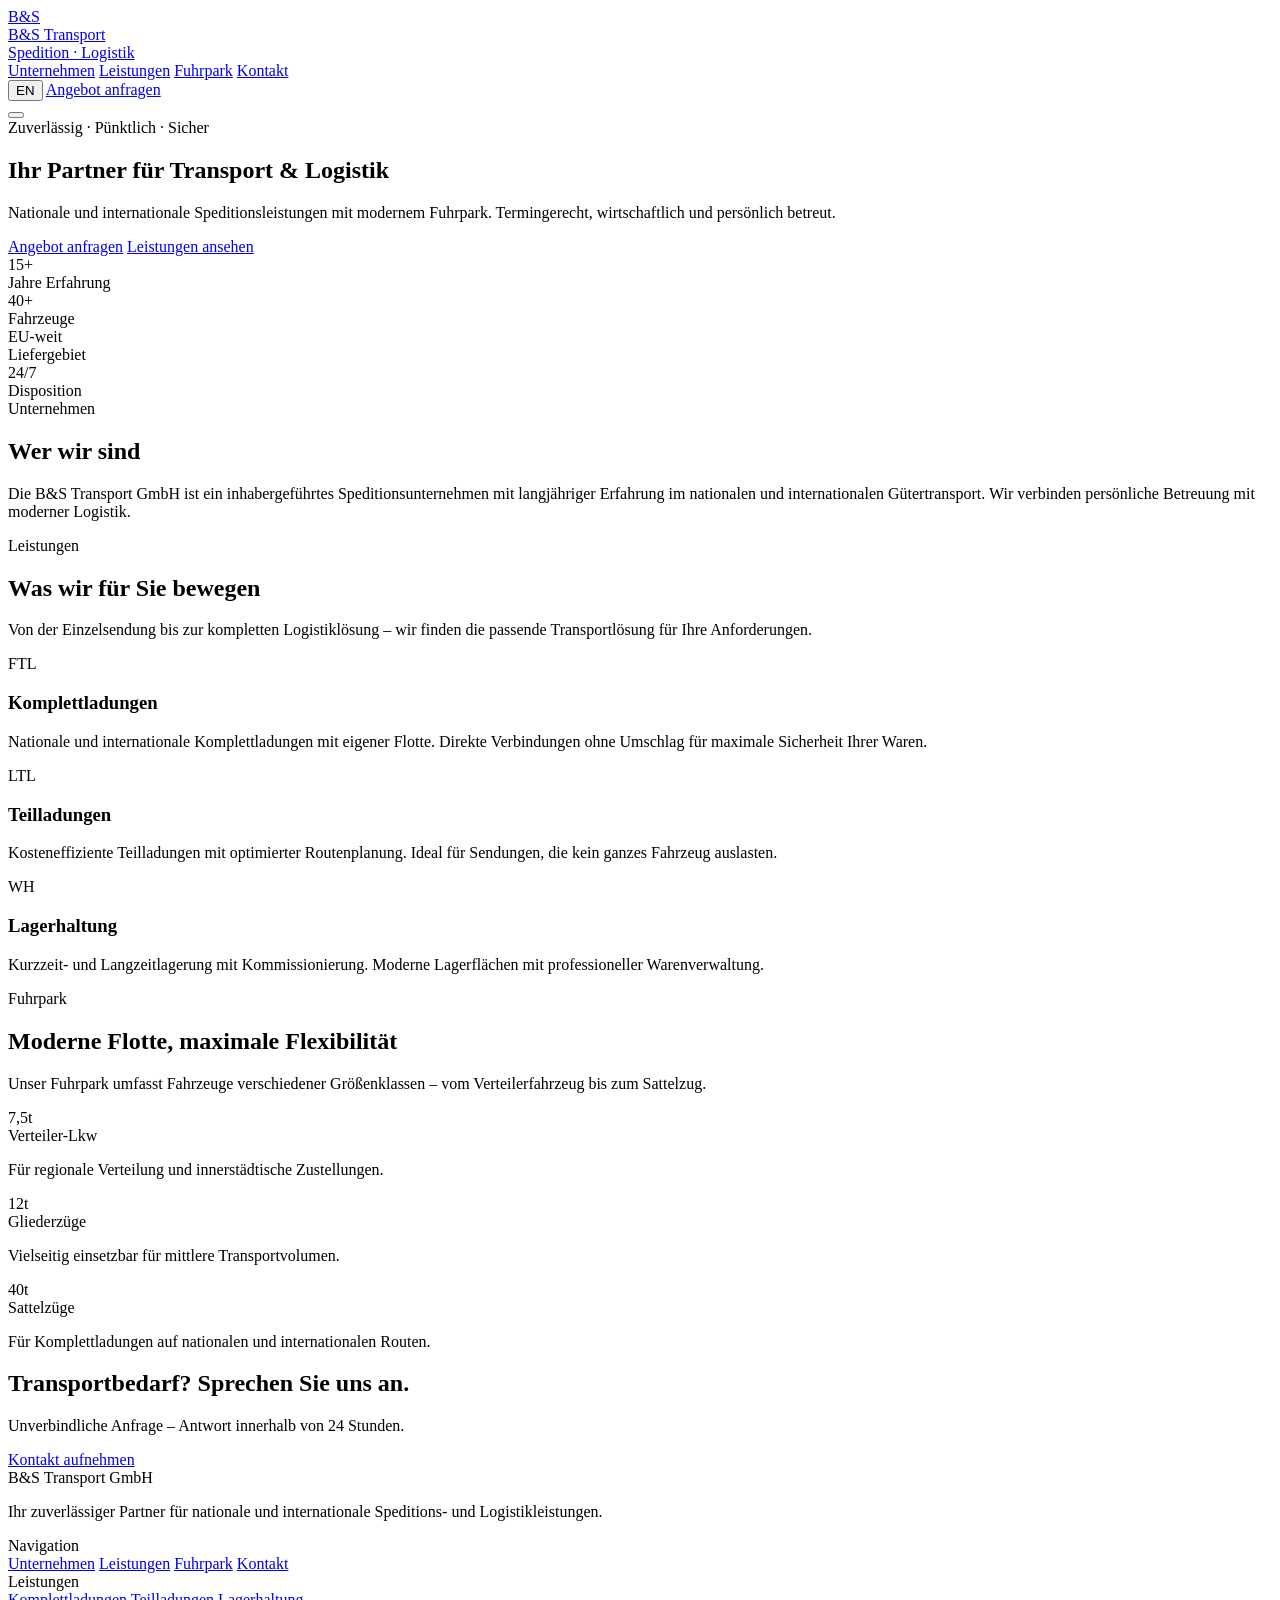
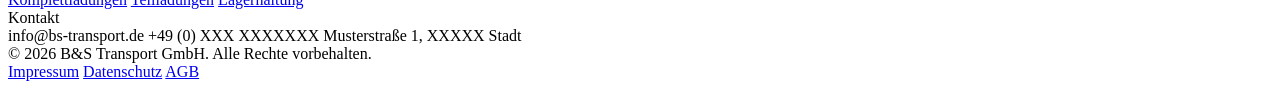
==== index.html @ 427fd913 "Create index.html" ====
<!DOCTYPE html>
<html lang="de">
<head>
  <meta charset="UTF-8">
  <meta name="viewport" content="width=device-width, initial-scale=1.0">
  <title>B&S Transport GmbH — Spedition & Logistik</title>
  <meta name="description" content="B&S Transport GmbH – Ihr zuverlässiger Partner für nationale und internationale Speditions- und Logistikleistungen. Moderne Flotte, pünktliche Lieferung.">
  <meta name="keywords" content="Spedition, Logistik, Transport, LKW, Komplettladungen, Teilladungen, Deutschland, international">
  <meta name="robots" content="index, follow">
  <link rel="canonical" href="https://www.bs-transport.de/">
  
  <!-- Open Graph -->
  <meta property="og:title" content="B&S Transport GmbH — Spedition & Logistik">
  <meta property="og:description" content="Zuverlässige Speditions- und Logistikleistungen mit modernem Fuhrpark. National und international.">
  <meta property="og:type" content="website">
  <meta property="og:locale" content="de_DE">
  <meta property="og:locale:alternate" content="en_GB">
  
  <!-- Favicon placeholder -->
  <link rel="icon" type="image/svg+xml" href="/img/favicon.svg">
  
  <link rel="stylesheet" href="/css/style.css">
</head>
<body>

  <!-- ========== HEADER ========== -->
  <header class="header">
    <div class="container header__inner">
      <a href="/" class="header__logo">
        <div class="header__logo-icon">B&S</div>
        <div class="header__logo-text">
          <div class="header__logo-name">B&S Transport</div>
          <div class="header__logo-tagline">Spedition · Logistik</div>
        </div>
      </a>

      <nav class="header__nav">
        <a href="#unternehmen" class="header__nav-link">Unternehmen</a>
        <a href="#leistungen" class="header__nav-link">Leistungen</a>
        <a href="#fuhrpark" class="header__nav-link">Fuhrpark</a>
        <a href="#kontakt" class="header__nav-link">Kontakt</a>
      </nav>

      <div class="header__actions">
        <button class="lang-switch" title="Switch to English">EN</button>
        <a href="#kontakt" class="btn btn--primary">Angebot anfragen</a>
      </div>

      <button class="menu-toggle" aria-label="Menü öffnen">
        <span></span><span></span><span></span>
      </button>
    </div>
  </header>

  <!-- ========== HERO ========== -->
  <section class="hero">
    <div class="hero__bg"></div>
    <div class="hero__decoration"></div>
    <div class="container">
      <div class="hero__content">
        <div class="hero__label">Zuverlässig · Pünktlich · Sicher</div>
        <h1 class="hero__title">Ihr Partner für Transport&nbsp;&amp;&nbsp;Logistik</h1>
        <p class="hero__text">Nationale und internationale Speditionsleistungen mit modernem Fuhrpark. Termingerecht, wirtschaftlich und persönlich betreut.</p>
        <div class="hero__buttons">
          <a href="#kontakt" class="btn btn--white">Angebot anfragen</a>
          <a href="#leistungen" class="btn btn--ghost">Leistungen ansehen</a>
        </div>
      </div>
    </div>
  </section>

  <!-- ========== TRUST BAR ========== -->
  <section class="trust-bar">
    <div class="container">
      <div class="trust-bar__grid">
        <div class="trust-bar__item">
          <div class="trust-bar__number">15+</div>
          <div class="trust-bar__label">Jahre Erfahrung</div>
        </div>
        <div class="trust-bar__item">
          <div class="trust-bar__number">40+</div>
          <div class="trust-bar__label">Fahrzeuge</div>
        </div>
        <div class="trust-bar__item">
          <div class="trust-bar__number">EU-weit</div>
          <div class="trust-bar__label">Liefergebiet</div>
        </div>
        <div class="trust-bar__item">
          <div class="trust-bar__number">24/7</div>
          <div class="trust-bar__label">Disposition</div>
        </div>
      </div>
    </div>
  </section>

  <!-- ========== UNTERNEHMEN ========== -->
  <section id="unternehmen" class="services" style="background: var(--color-off-white);">
    <div class="container">
      <div class="services__header">
        <div class="section-label">Unternehmen</div>
        <h2 class="section-title">Wer wir sind</h2>
        <p class="section-subtitle">Die B&S Transport GmbH ist ein inhabergeführtes Speditionsunternehmen mit langjähriger Erfahrung im nationalen und internationalen Gütertransport. Wir verbinden persönliche Betreuung mit moderner Logistik.</p>
      </div>
    </div>
  </section>

  <!-- ========== LEISTUNGEN ========== -->
  <section id="leistungen" class="services">
    <div class="container">
      <div class="services__header">
        <div class="section-label">Leistungen</div>
        <h2 class="section-title">Was wir für Sie bewegen</h2>
        <p class="section-subtitle">Von der Einzelsendung bis zur kompletten Logistiklösung – wir finden die passende Transportlösung für Ihre Anforderungen.</p>
      </div>
      <div class="services__grid">
        <div class="service-card">
          <div class="service-card__icon">FTL</div>
          <h3 class="service-card__title">Komplettladungen</h3>
          <p class="service-card__text">Nationale und internationale Komplettladungen mit eigener Flotte. Direkte Verbindungen ohne Umschlag für maximale Sicherheit Ihrer Waren.</p>
        </div>
        <div class="service-card">
          <div class="service-card__icon">LTL</div>
          <h3 class="service-card__title">Teilladungen</h3>
          <p class="service-card__text">Kosteneffiziente Teilladungen mit optimierter Routenplanung. Ideal für Sendungen, die kein ganzes Fahrzeug auslasten.</p>
        </div>
        <div class="service-card">
          <div class="service-card__icon">WH</div>
          <h3 class="service-card__title">Lagerhaltung</h3>
          <p class="service-card__text">Kurzzeit- und Langzeitlagerung mit Kommissionierung. Moderne Lagerflächen mit professioneller Warenverwaltung.</p>
        </div>
      </div>
    </div>
  </section>

  <!-- ========== FUHRPARK ========== -->
  <section id="fuhrpark" class="fleet">
    <div class="container">
      <div class="fleet__header">
        <div class="section-label">Fuhrpark</div>
        <h2 class="section-title">Moderne Flotte, maximale Flexibilität</h2>
        <p class="section-subtitle">Unser Fuhrpark umfasst Fahrzeuge verschiedener Größenklassen – vom Verteilerfahrzeug bis zum Sattelzug.</p>
      </div>
      <div class="fleet__grid">
        <div class="fleet-card">
          <div class="fleet-card__weight">7,5t</div>
          <div class="fleet-card__type">Verteiler-Lkw</div>
          <p class="fleet-card__desc">Für regionale Verteilung und innerstädtische Zustellungen.</p>
        </div>
        <div class="fleet-card">
          <div class="fleet-card__weight">12t</div>
          <div class="fleet-card__type">Gliederzüge</div>
          <p class="fleet-card__desc">Vielseitig einsetzbar für mittlere Transportvolumen.</p>
        </div>
        <div class="fleet-card">
          <div class="fleet-card__weight">40t</div>
          <div class="fleet-card__type">Sattelzüge</div>
          <p class="fleet-card__desc">Für Komplettladungen auf nationalen und internationalen Routen.</p>
        </div>
      </div>
    </div>
  </section>

  <!-- ========== CTA ========== -->
  <section id="kontakt" class="cta">
    <div class="container">
      <h2 class="cta__title">Transportbedarf? Sprechen Sie uns an.</h2>
      <p class="cta__text">Unverbindliche Anfrage – Antwort innerhalb von 24 Stunden.</p>
      <a href="mailto:info@bs-transport.de" class="btn btn--accent">Kontakt aufnehmen</a>
    </div>
  </section>

  <!-- ========== FOOTER ========== -->
  <footer class="footer">
    <div class="container">
      <div class="footer__grid">
        <div>
          <div class="footer__brand-name">B&S Transport GmbH</div>
          <p class="footer__brand-desc">Ihr zuverlässiger Partner für nationale und internationale Speditions- und Logistikleistungen.</p>
        </div>
        <div>
          <div class="footer__heading">Navigation</div>
          <a href="#unternehmen" class="footer__link">Unternehmen</a>
          <a href="#leistungen" class="footer__link">Leistungen</a>
          <a href="#fuhrpark" class="footer__link">Fuhrpark</a>
          <a href="#kontakt" class="footer__link">Kontakt</a>
        </div>
        <div>
          <div class="footer__heading">Leistungen</div>
          <a href="#leistungen" class="footer__link">Komplettladungen</a>
          <a href="#leistungen" class="footer__link">Teilladungen</a>
          <a href="#leistungen" class="footer__link">Lagerhaltung</a>
        </div>
        <div>
          <div class="footer__heading">Kontakt</div>
          <span class="footer__link">info@bs-transport.de</span>
          <span class="footer__link">+49 (0) XXX XXXXXXX</span>
          <span class="footer__link">Musterstraße 1, XXXXX Stadt</span>
        </div>
      </div>
      <div class="footer__bottom">
        <span>&copy; 2026 B&S Transport GmbH. Alle Rechte vorbehalten.</span>
        <div class="footer__legal">
          <a href="/impressum.html">Impressum</a>
          <a href="/datenschutz.html">Datenschutz</a>
          <a href="/agb.html">AGB</a>
        </div>
      </div>
    </div>
  </footer>

  <script src="/js/main.js"></script>
</body>
</html>
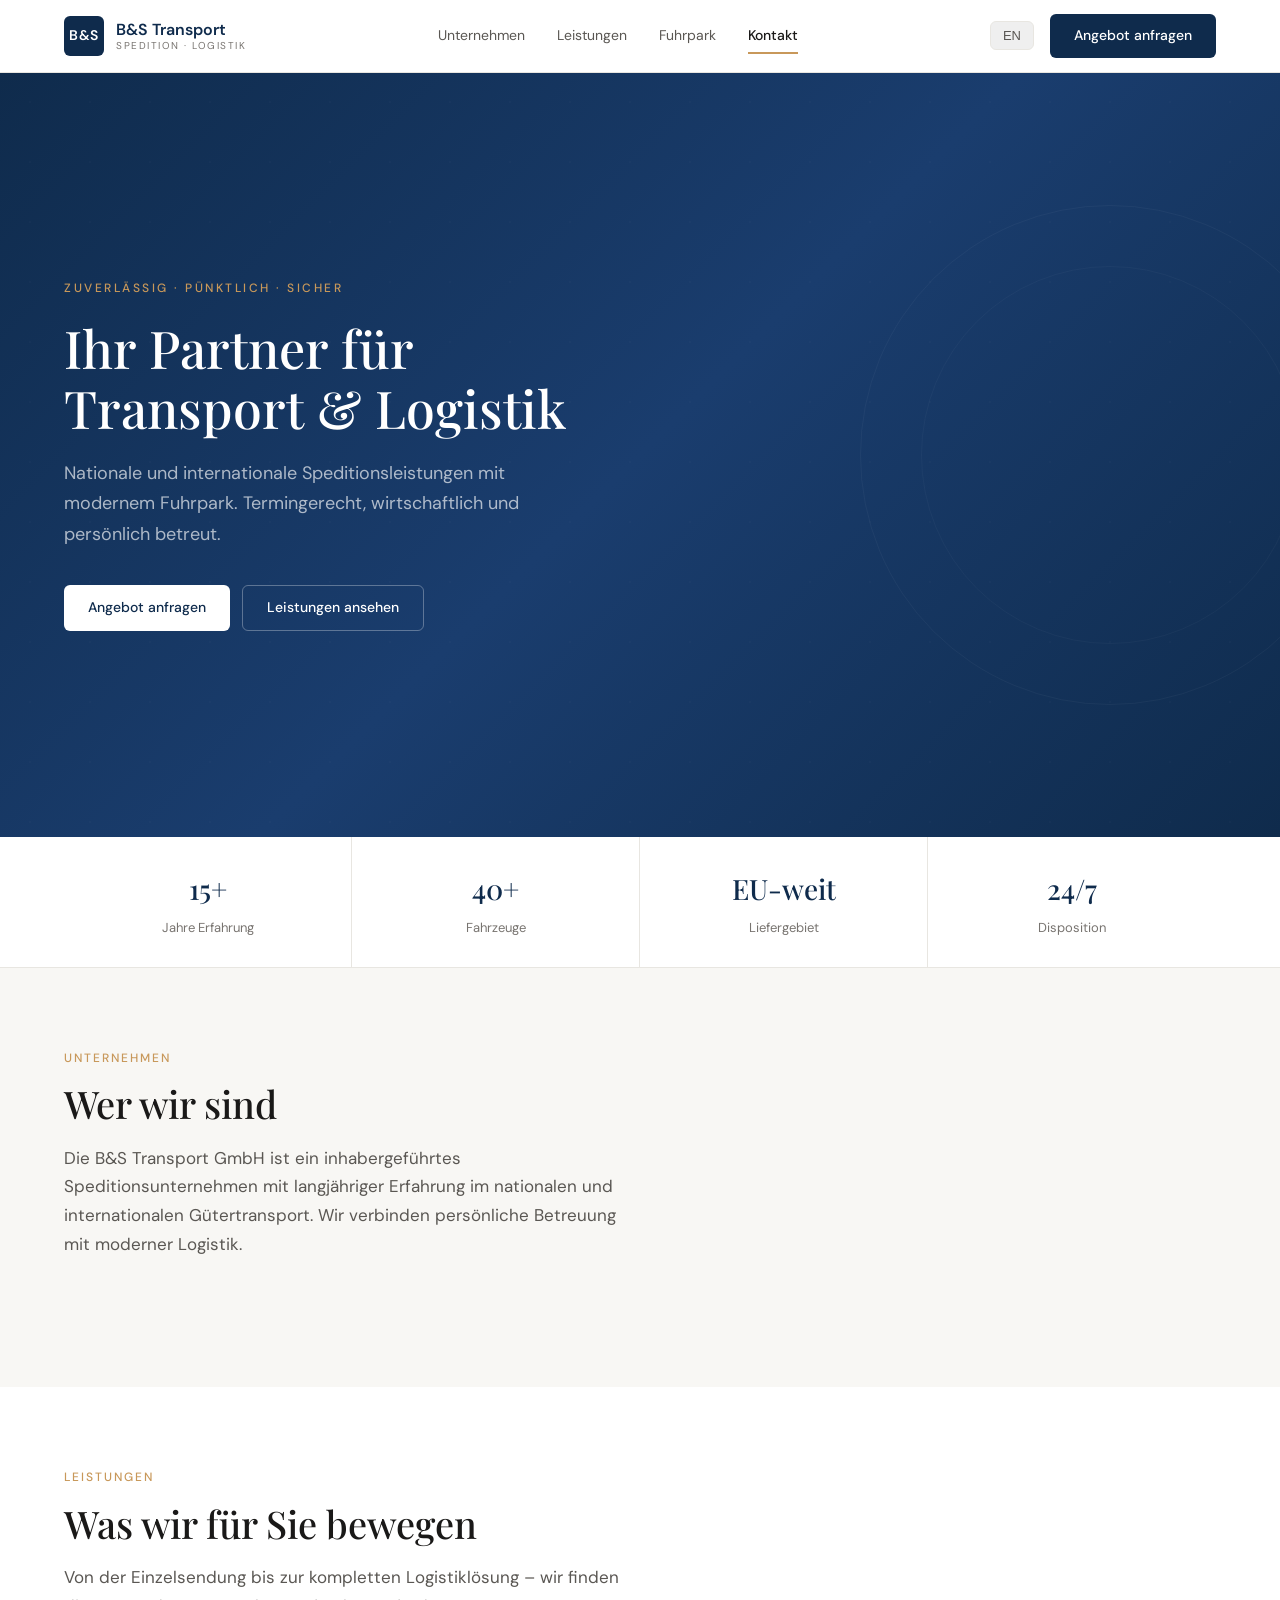
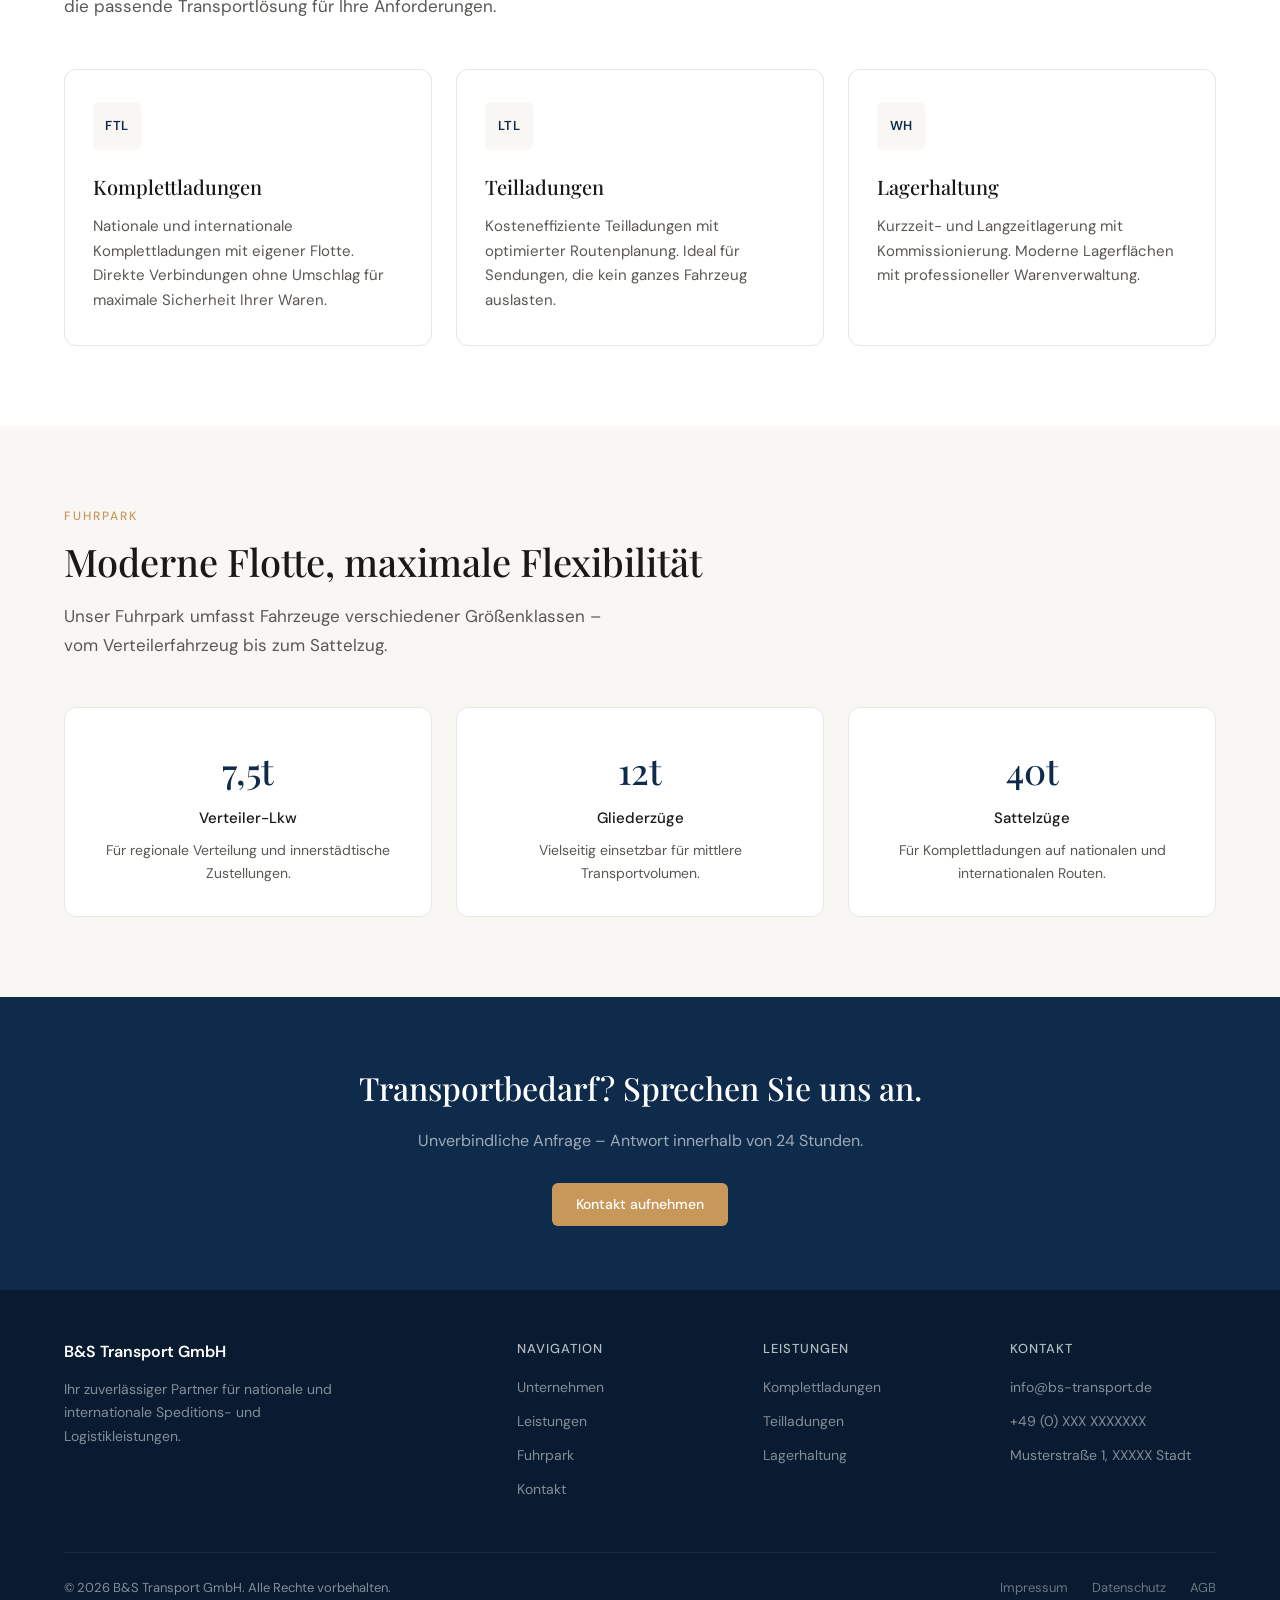
==== commit d08df5ac: "Update index.html" ====
--- a/index.html
+++ b/index.html
@@ -3,6 +3,7 @@
 <head>
   <meta charset="UTF-8">
   <meta name="viewport" content="width=device-width, initial-scale=1.0">
+  <meta name="base-path" content=""><!-- Change to /bs-transport for GitHub Pages -->
   <title>B&S Transport GmbH — Spedition & Logistik</title>
   <meta name="description" content="B&S Transport GmbH – Ihr zuverlässiger Partner für nationale und internationale Speditions- und Logistikleistungen. Moderne Flotte, pünktliche Lieferung.">
   <meta name="keywords" content="Spedition, Logistik, Transport, LKW, Komplettladungen, Teilladungen, Deutschland, international">
@@ -17,9 +18,9 @@
   <meta property="og:locale:alternate" content="en_GB">
   
   <!-- Favicon placeholder -->
-  <link rel="icon" type="image/svg+xml" href="/img/favicon.svg">
+  <link rel="icon" type="image/svg+xml" href="img/favicon.svg">
   
-  <link rel="stylesheet" href="/css/style.css">
+  <link rel="stylesheet" href="css/style.css">
 </head>
 <body>
 
@@ -200,14 +201,14 @@
       <div class="footer__bottom">
         <span>&copy; 2026 B&S Transport GmbH. Alle Rechte vorbehalten.</span>
         <div class="footer__legal">
-          <a href="/impressum.html">Impressum</a>
-          <a href="/datenschutz.html">Datenschutz</a>
-          <a href="/agb.html">AGB</a>
+          <a href="impressum.html">Impressum</a>
+          <a href="datenschutz.html">Datenschutz</a>
+          <a href="agb.html">AGB</a>
         </div>
       </div>
     </div>
   </footer>
 
-  <script src="/js/main.js"></script>
+  <script src="js/main.js"></script>
 </body>
 </html>
--- a/css/style.css
+++ b/css/style.css
@@ -0,0 +1,758 @@
+/* ============================================
+   B&S Transport GmbH — Global Styles
+   ============================================ */
+
+/* --- Fonts --- */
+@import url('https://fonts.googleapis.com/css2?family=DM+Sans:ital,opsz,wght@0,9..40,300;0,9..40,400;0,9..40,500;0,9..40,600;1,9..40,400&family=Playfair+Display:wght@500;600&display=swap');
+
+/* --- Variables --- */
+:root {
+  --color-primary: #0f2b4c;
+  --color-primary-light: #1a3d6e;
+  --color-primary-dark: #091b30;
+  --color-accent: #c8985a;
+  --color-accent-light: #d4a96e;
+  --color-accent-dark: #b0813e;
+  --color-white: #ffffff;
+  --color-off-white: #f8f7f4;
+  --color-gray-50: #fafaf9;
+  --color-gray-100: #f3f2ef;
+  --color-gray-200: #e8e6e1;
+  --color-gray-300: #d4d1ca;
+  --color-gray-400: #a8a49c;
+  --color-gray-500: #787470;
+  --color-gray-600: #5a5753;
+  --color-gray-700: #3d3b38;
+  --color-gray-800: #2a2826;
+  --color-text: #1a1918;
+  --color-text-muted: #5a5753;
+  --color-text-light: #787470;
+  --color-danger: #c0392b;
+  --color-success: #27ae60;
+
+  --font-heading: 'Playfair Display', Georgia, serif;
+  --font-body: 'DM Sans', -apple-system, BlinkMacSystemFont, sans-serif;
+
+  --max-width: 1200px;
+  --section-padding: 80px 0;
+  --transition: 0.3s cubic-bezier(0.4, 0, 0.2, 1);
+  --shadow-sm: 0 1px 3px rgba(0,0,0,0.06);
+  --shadow-md: 0 4px 16px rgba(0,0,0,0.08);
+  --shadow-lg: 0 8px 32px rgba(0,0,0,0.1);
+  --radius: 6px;
+  --radius-lg: 12px;
+}
+
+/* --- Reset & Base --- */
+*,
+*::before,
+*::after {
+  margin: 0;
+  padding: 0;
+  box-sizing: border-box;
+}
+
+html {
+  scroll-behavior: smooth;
+  -webkit-font-smoothing: antialiased;
+  -moz-osx-font-smoothing: grayscale;
+}
+
+body {
+  font-family: var(--font-body);
+  font-size: 16px;
+  line-height: 1.7;
+  color: var(--color-text);
+  background: var(--color-white);
+}
+
+img {
+  max-width: 100%;
+  height: auto;
+  display: block;
+}
+
+a {
+  text-decoration: none;
+  color: inherit;
+  transition: var(--transition);
+}
+
+ul, ol {
+  list-style: none;
+}
+
+/* --- Utility --- */
+.container {
+  width: 100%;
+  max-width: var(--max-width);
+  margin: 0 auto;
+  padding: 0 24px;
+}
+
+.sr-only {
+  position: absolute;
+  width: 1px;
+  height: 1px;
+  padding: 0;
+  margin: -1px;
+  overflow: hidden;
+  clip: rect(0,0,0,0);
+  border: 0;
+}
+
+.section-label {
+  font-family: var(--font-body);
+  font-size: 12px;
+  font-weight: 500;
+  letter-spacing: 2px;
+  text-transform: uppercase;
+  color: var(--color-accent);
+  margin-bottom: 12px;
+}
+
+.section-title {
+  font-family: var(--font-heading);
+  font-size: clamp(28px, 4vw, 38px);
+  font-weight: 500;
+  color: var(--color-text);
+  line-height: 1.25;
+  margin-bottom: 16px;
+}
+
+.section-subtitle {
+  font-size: 17px;
+  color: var(--color-text-muted);
+  max-width: 560px;
+  line-height: 1.7;
+}
+
+/* ============================================
+   Header / Navigation
+   ============================================ */
+.header {
+  position: fixed;
+  top: 0;
+  left: 0;
+  right: 0;
+  z-index: 1000;
+  background: rgba(255,255,255,0.97);
+  backdrop-filter: blur(12px);
+  border-bottom: 1px solid var(--color-gray-200);
+  transition: var(--transition);
+}
+
+.header.scrolled {
+  box-shadow: var(--shadow-sm);
+}
+
+.header__inner {
+  display: flex;
+  justify-content: space-between;
+  align-items: center;
+  height: 72px;
+}
+
+.header__logo {
+  display: flex;
+  align-items: center;
+  gap: 12px;
+}
+
+.header__logo-icon {
+  width: 40px;
+  height: 40px;
+  background: var(--color-primary);
+  border-radius: var(--radius);
+  display: flex;
+  align-items: center;
+  justify-content: center;
+  color: var(--color-white);
+  font-size: 14px;
+  font-weight: 600;
+  letter-spacing: 0.5px;
+}
+
+.header__logo-text {
+  line-height: 1.2;
+}
+
+.header__logo-name {
+  font-size: 16px;
+  font-weight: 600;
+  color: var(--color-primary);
+}
+
+.header__logo-tagline {
+  font-size: 10px;
+  letter-spacing: 1.5px;
+  text-transform: uppercase;
+  color: var(--color-text-light);
+}
+
+.header__nav {
+  display: flex;
+  align-items: center;
+  gap: 32px;
+}
+
+.header__nav-link {
+  font-size: 14px;
+  font-weight: 400;
+  color: var(--color-text-muted);
+  position: relative;
+  padding: 4px 0;
+}
+
+.header__nav-link::after {
+  content: '';
+  position: absolute;
+  bottom: -2px;
+  left: 0;
+  width: 0;
+  height: 1.5px;
+  background: var(--color-accent);
+  transition: var(--transition);
+}
+
+.header__nav-link:hover {
+  color: var(--color-text);
+}
+
+.header__nav-link:hover::after {
+  width: 100%;
+}
+
+.header__nav-link.active {
+  color: var(--color-text);
+  font-weight: 500;
+}
+
+.header__nav-link.active::after {
+  width: 100%;
+}
+
+.header__actions {
+  display: flex;
+  align-items: center;
+  gap: 16px;
+}
+
+.lang-switch {
+  font-size: 13px;
+  font-weight: 500;
+  color: var(--color-text-muted);
+  padding: 6px 12px;
+  border: 1px solid var(--color-gray-200);
+  border-radius: var(--radius);
+  cursor: pointer;
+  transition: var(--transition);
+}
+
+.lang-switch:hover {
+  border-color: var(--color-gray-400);
+  color: var(--color-text);
+}
+
+.btn {
+  display: inline-flex;
+  align-items: center;
+  gap: 8px;
+  font-family: var(--font-body);
+  font-size: 14px;
+  font-weight: 500;
+  padding: 10px 24px;
+  border-radius: var(--radius);
+  border: none;
+  cursor: pointer;
+  transition: var(--transition);
+}
+
+.btn--primary {
+  background: var(--color-primary);
+  color: var(--color-white);
+}
+
+.btn--primary:hover {
+  background: var(--color-primary-light);
+  transform: translateY(-1px);
+  box-shadow: var(--shadow-md);
+}
+
+.btn--outline {
+  background: transparent;
+  color: var(--color-primary);
+  border: 1px solid var(--color-gray-300);
+}
+
+.btn--outline:hover {
+  border-color: var(--color-primary);
+  background: var(--color-gray-50);
+}
+
+.btn--accent {
+  background: var(--color-accent);
+  color: var(--color-white);
+}
+
+.btn--accent:hover {
+  background: var(--color-accent-dark);
+  transform: translateY(-1px);
+  box-shadow: var(--shadow-md);
+}
+
+.btn--white {
+  background: var(--color-white);
+  color: var(--color-primary);
+}
+
+.btn--white:hover {
+  background: var(--color-off-white);
+  transform: translateY(-1px);
+}
+
+.btn--ghost {
+  background: transparent;
+  color: var(--color-white);
+  border: 1px solid rgba(255,255,255,0.3);
+}
+
+.btn--ghost:hover {
+  background: rgba(255,255,255,0.1);
+  border-color: rgba(255,255,255,0.5);
+}
+
+/* --- Mobile Menu Toggle --- */
+.menu-toggle {
+  display: none;
+  flex-direction: column;
+  gap: 5px;
+  background: none;
+  border: none;
+  cursor: pointer;
+  padding: 4px;
+}
+
+.menu-toggle span {
+  display: block;
+  width: 22px;
+  height: 2px;
+  background: var(--color-text);
+  border-radius: 2px;
+  transition: var(--transition);
+}
+
+/* ============================================
+   Hero
+   ============================================ */
+.hero {
+  position: relative;
+  min-height: 85vh;
+  display: flex;
+  align-items: center;
+  background: var(--color-primary);
+  overflow: hidden;
+  margin-top: 72px;
+}
+
+.hero__bg {
+  position: absolute;
+  inset: 0;
+  background: 
+    linear-gradient(135deg, var(--color-primary) 0%, var(--color-primary-light) 50%, var(--color-primary) 100%);
+}
+
+.hero__bg::after {
+  content: '';
+  position: absolute;
+  inset: 0;
+  background: url("data:image/svg+xml,%3Csvg width='60' height='60' viewBox='0 0 60 60' xmlns='http://www.w3.org/2000/svg'%3E%3Cg fill='none' fill-rule='evenodd'%3E%3Cg fill='%23ffffff' fill-opacity='0.02'%3E%3Ccircle cx='30' cy='30' r='1'/%3E%3C/g%3E%3C/g%3E%3C/svg%3E");
+}
+
+.hero__decoration {
+  position: absolute;
+  right: -80px;
+  top: 50%;
+  transform: translateY(-50%);
+  width: 500px;
+  height: 500px;
+  border: 1px solid rgba(255,255,255,0.04);
+  border-radius: 50%;
+}
+
+.hero__decoration::before {
+  content: '';
+  position: absolute;
+  inset: 60px;
+  border: 1px solid rgba(255,255,255,0.03);
+  border-radius: 50%;
+}
+
+.hero__content {
+  position: relative;
+  z-index: 2;
+  max-width: 580px;
+}
+
+.hero__label {
+  font-size: 12px;
+  font-weight: 500;
+  letter-spacing: 2.5px;
+  text-transform: uppercase;
+  color: var(--color-accent);
+  margin-bottom: 20px;
+}
+
+.hero__title {
+  font-family: var(--font-heading);
+  font-size: clamp(36px, 5vw, 52px);
+  font-weight: 500;
+  color: var(--color-white);
+  line-height: 1.15;
+  margin-bottom: 20px;
+}
+
+.hero__text {
+  font-size: 18px;
+  color: rgba(255,255,255,0.65);
+  line-height: 1.7;
+  margin-bottom: 36px;
+  max-width: 460px;
+}
+
+.hero__buttons {
+  display: flex;
+  gap: 12px;
+  flex-wrap: wrap;
+}
+
+/* ============================================
+   Trust Bar / Stats
+   ============================================ */
+.trust-bar {
+  background: var(--color-white);
+  border-bottom: 1px solid var(--color-gray-200);
+  padding: 0;
+}
+
+.trust-bar__grid {
+  display: grid;
+  grid-template-columns: repeat(4, 1fr);
+}
+
+.trust-bar__item {
+  text-align: center;
+  padding: 28px 16px;
+  border-right: 1px solid var(--color-gray-200);
+}
+
+.trust-bar__item:last-child {
+  border-right: none;
+}
+
+.trust-bar__number {
+  font-family: var(--font-heading);
+  font-size: 28px;
+  font-weight: 500;
+  color: var(--color-primary);
+  margin-bottom: 4px;
+}
+
+.trust-bar__label {
+  font-size: 13px;
+  color: var(--color-text-light);
+}
+
+/* ============================================
+   Services / Leistungen
+   ============================================ */
+.services {
+  padding: var(--section-padding);
+  background: var(--color-white);
+}
+
+.services__header {
+  margin-bottom: 48px;
+}
+
+.services__grid {
+  display: grid;
+  grid-template-columns: repeat(3, 1fr);
+  gap: 24px;
+}
+
+.service-card {
+  padding: 32px 28px;
+  border: 1px solid var(--color-gray-200);
+  border-radius: var(--radius-lg);
+  transition: var(--transition);
+  position: relative;
+  overflow: hidden;
+}
+
+.service-card::before {
+  content: '';
+  position: absolute;
+  top: 0;
+  left: 0;
+  right: 0;
+  height: 3px;
+  background: var(--color-accent);
+  transform: scaleX(0);
+  transform-origin: left;
+  transition: var(--transition);
+}
+
+.service-card:hover {
+  border-color: var(--color-gray-300);
+  box-shadow: var(--shadow-md);
+  transform: translateY(-2px);
+}
+
+.service-card:hover::before {
+  transform: scaleX(1);
+}
+
+.service-card__icon {
+  width: 48px;
+  height: 48px;
+  border-radius: var(--radius);
+  background: var(--color-off-white);
+  display: flex;
+  align-items: center;
+  justify-content: center;
+  margin-bottom: 20px;
+  font-size: 13px;
+  font-weight: 600;
+  color: var(--color-primary);
+  letter-spacing: 0.5px;
+}
+
+.service-card__title {
+  font-family: var(--font-heading);
+  font-size: 20px;
+  font-weight: 500;
+  color: var(--color-text);
+  margin-bottom: 10px;
+}
+
+.service-card__text {
+  font-size: 15px;
+  color: var(--color-text-muted);
+  line-height: 1.65;
+}
+
+/* ============================================
+   Fleet / Fuhrpark
+   ============================================ */
+.fleet {
+  padding: var(--section-padding);
+  background: var(--color-off-white);
+}
+
+.fleet__header {
+  margin-bottom: 48px;
+}
+
+.fleet__grid {
+  display: grid;
+  grid-template-columns: repeat(3, 1fr);
+  gap: 24px;
+}
+
+.fleet-card {
+  background: var(--color-white);
+  border: 1px solid var(--color-gray-200);
+  border-radius: var(--radius-lg);
+  padding: 32px 24px;
+  text-align: center;
+  transition: var(--transition);
+}
+
+.fleet-card:hover {
+  box-shadow: var(--shadow-md);
+  transform: translateY(-2px);
+}
+
+.fleet-card__weight {
+  font-family: var(--font-heading);
+  font-size: 36px;
+  font-weight: 500;
+  color: var(--color-primary);
+  margin-bottom: 4px;
+}
+
+.fleet-card__type {
+  font-size: 15px;
+  font-weight: 500;
+  color: var(--color-text);
+  margin-bottom: 8px;
+}
+
+.fleet-card__desc {
+  font-size: 14px;
+  color: var(--color-text-muted);
+  line-height: 1.6;
+}
+
+/* ============================================
+   CTA Section
+   ============================================ */
+.cta {
+  padding: 64px 0;
+  background: var(--color-primary);
+  text-align: center;
+}
+
+.cta__title {
+  font-family: var(--font-heading);
+  font-size: clamp(24px, 3.5vw, 32px);
+  font-weight: 500;
+  color: var(--color-white);
+  margin-bottom: 12px;
+}
+
+.cta__text {
+  font-size: 16px;
+  color: rgba(255,255,255,0.6);
+  margin-bottom: 28px;
+}
+
+/* ============================================
+   Footer
+   ============================================ */
+.footer {
+  background: var(--color-primary-dark);
+  color: rgba(255,255,255,0.5);
+  padding: 48px 0 24px;
+}
+
+.footer__grid {
+  display: grid;
+  grid-template-columns: 2fr 1fr 1fr 1fr;
+  gap: 40px;
+  margin-bottom: 40px;
+}
+
+.footer__brand-name {
+  font-size: 16px;
+  font-weight: 600;
+  color: var(--color-white);
+  margin-bottom: 12px;
+}
+
+.footer__brand-desc {
+  font-size: 14px;
+  line-height: 1.7;
+  max-width: 280px;
+}
+
+.footer__heading {
+  font-size: 13px;
+  font-weight: 500;
+  letter-spacing: 1px;
+  text-transform: uppercase;
+  color: rgba(255,255,255,0.7);
+  margin-bottom: 16px;
+}
+
+.footer__link {
+  display: block;
+  font-size: 14px;
+  color: rgba(255,255,255,0.5);
+  margin-bottom: 10px;
+}
+
+.footer__link:hover {
+  color: var(--color-white);
+}
+
+.footer__bottom {
+  border-top: 1px solid rgba(255,255,255,0.08);
+  padding-top: 24px;
+  display: flex;
+  justify-content: space-between;
+  align-items: center;
+  font-size: 13px;
+}
+
+.footer__legal {
+  display: flex;
+  gap: 24px;
+}
+
+.footer__legal a {
+  color: rgba(255,255,255,0.4);
+}
+
+.footer__legal a:hover {
+  color: var(--color-white);
+}
+
+/* ============================================
+   Responsive
+   ============================================ */
+@media (max-width: 960px) {
+  .header__nav {
+    display: none;
+  }
+
+  .menu-toggle {
+    display: flex;
+  }
+
+  .hero {
+    min-height: 70vh;
+  }
+
+  .trust-bar__grid {
+    grid-template-columns: repeat(2, 1fr);
+  }
+
+  .trust-bar__item:nth-child(2) {
+    border-right: none;
+  }
+
+  .services__grid,
+  .fleet__grid {
+    grid-template-columns: repeat(2, 1fr);
+  }
+
+  .footer__grid {
+    grid-template-columns: 1fr 1fr;
+  }
+}
+
+@media (max-width: 600px) {
+  :root {
+    --section-padding: 56px 0;
+  }
+
+  .hero {
+    min-height: 60vh;
+  }
+
+  .hero__title {
+    font-size: 32px;
+  }
+
+  .trust-bar__grid {
+    grid-template-columns: repeat(2, 1fr);
+  }
+
+  .services__grid,
+  .fleet__grid {
+    grid-template-columns: 1fr;
+  }
+
+  .footer__grid {
+    grid-template-columns: 1fr;
+    gap: 24px;
+  }
+
+  .footer__bottom {
+    flex-direction: column;
+    gap: 12px;
+    text-align: center;
+  }
+}
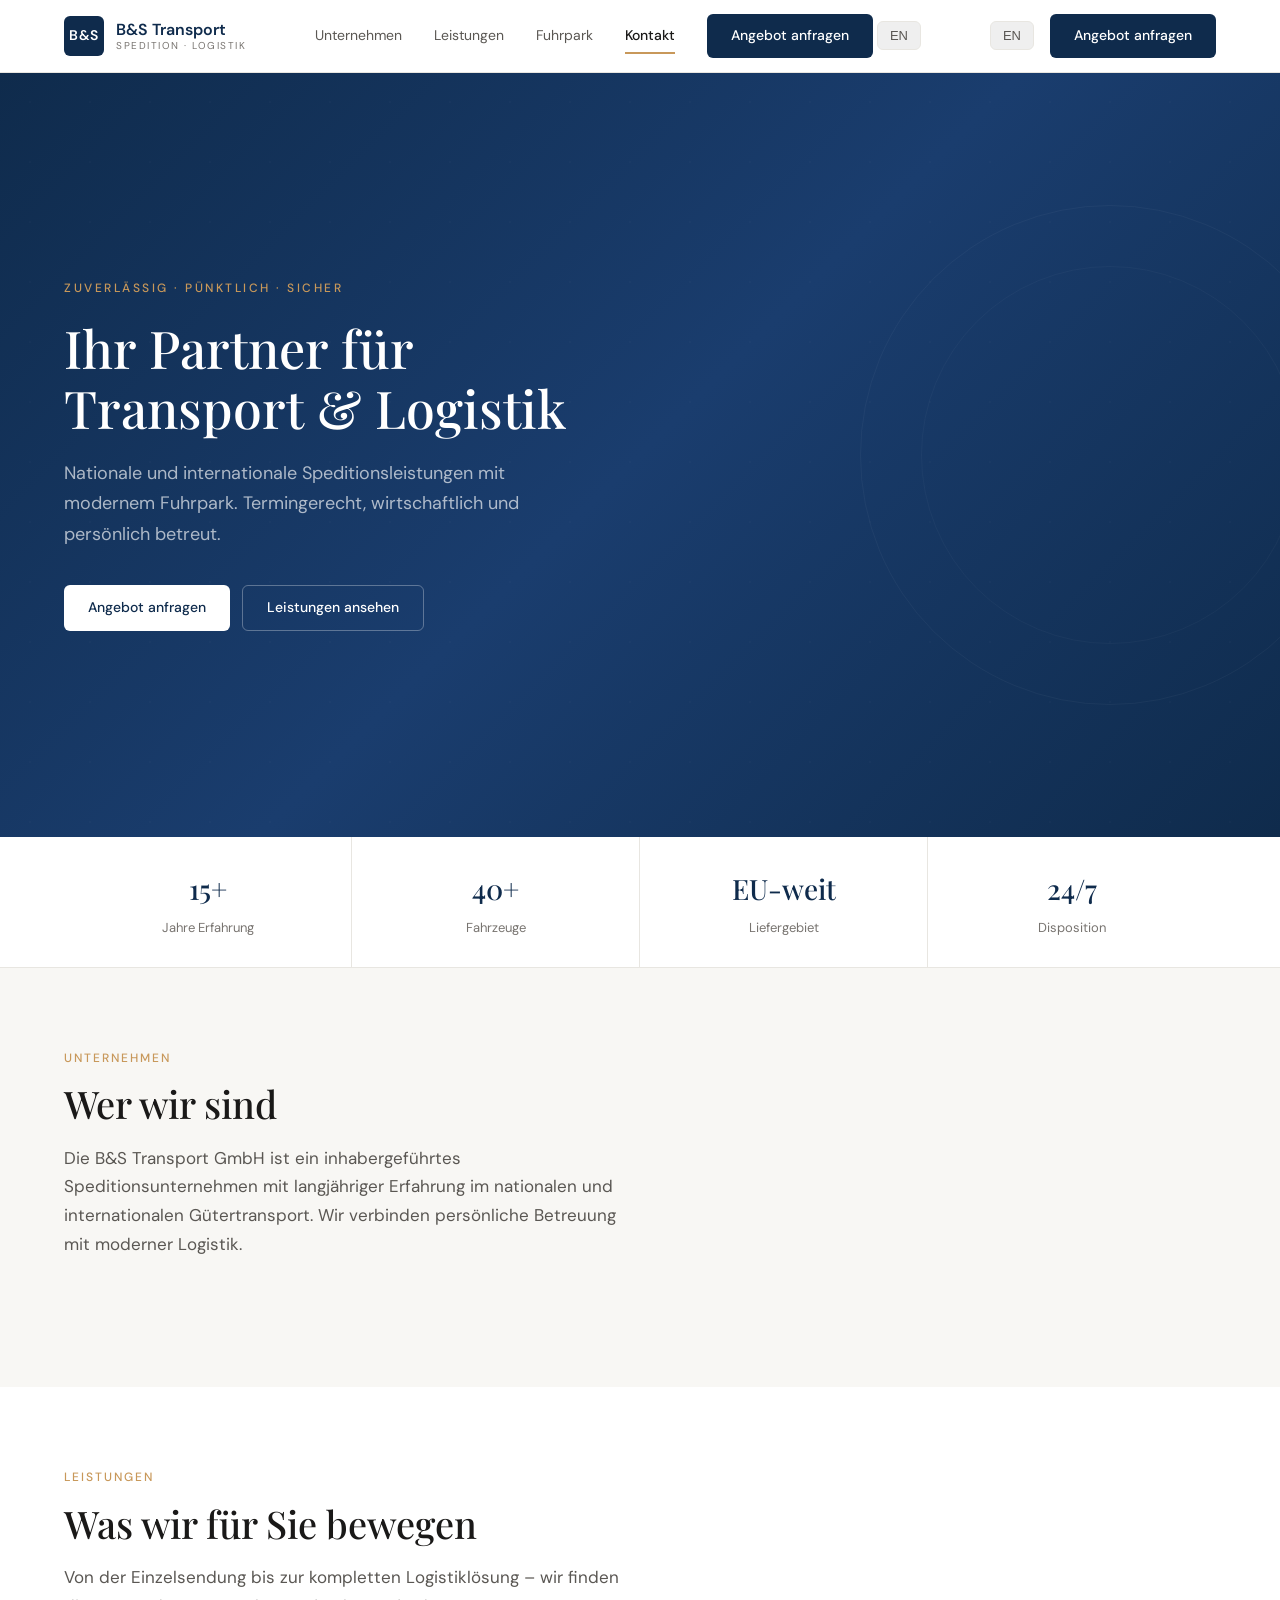
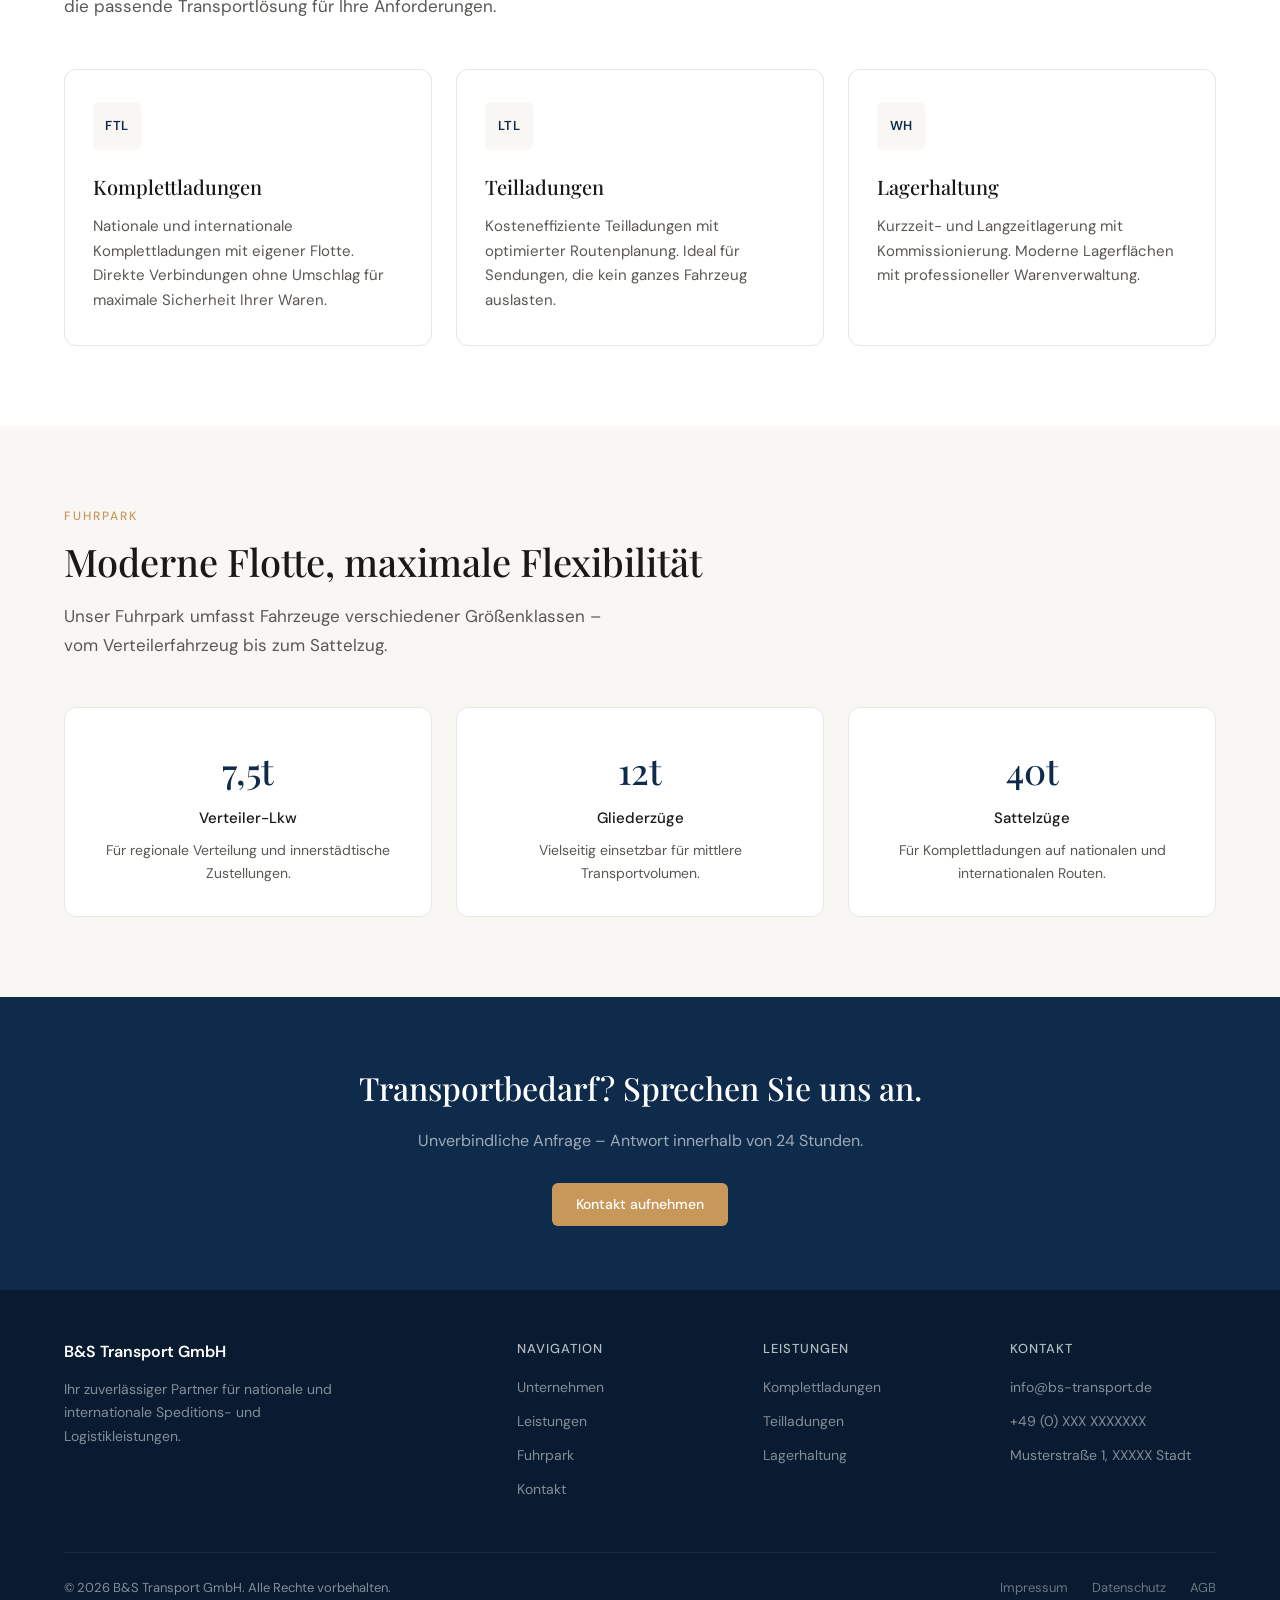
==== commit 804dee36: "Mobile menu + layout fix" ====
--- a/index.html
+++ b/index.html
@@ -3,7 +3,7 @@
 <head>
   <meta charset="UTF-8">
   <meta name="viewport" content="width=device-width, initial-scale=1.0">
-  <meta name="base-path" content=""><!-- Change to /bs-transport for GitHub Pages -->
+  <meta name="base-path" content="/bunds"><!-- GitHub Pages repo name -->
   <title>B&S Transport GmbH — Spedition & Logistik</title>
   <meta name="description" content="B&S Transport GmbH – Ihr zuverlässiger Partner für nationale und internationale Speditions- und Logistikleistungen. Moderne Flotte, pünktliche Lieferung.">
   <meta name="keywords" content="Spedition, Logistik, Transport, LKW, Komplettladungen, Teilladungen, Deutschland, international">
@@ -27,7 +27,7 @@
   <!-- ========== HEADER ========== -->
   <header class="header">
     <div class="container header__inner">
-      <a href="/" class="header__logo">
+      <a href="./" class="header__logo">
         <div class="header__logo-icon">B&S</div>
         <div class="header__logo-text">
           <div class="header__logo-name">B&S Transport</div>
@@ -40,6 +40,10 @@
         <a href="#leistungen" class="header__nav-link">Leistungen</a>
         <a href="#fuhrpark" class="header__nav-link">Fuhrpark</a>
         <a href="#kontakt" class="header__nav-link">Kontakt</a>
+        <div class="mobile-nav-extras">
+          <a href="#kontakt" class="btn btn--primary">Angebot anfragen</a>
+          <button class="lang-switch" title="Switch to English">EN</button>
+        </div>
       </nav>
 
       <div class="header__actions">
@@ -211,4 +215,4 @@
 
   <script src="js/main.js"></script>
 </body>
-</html>
+</html>
--- a/css/style.css
+++ b/css/style.css
@@ -690,17 +690,92 @@
 }
 
 /* ============================================
-   Responsive
+   Mobile Menu Overlay
    ============================================ */
+.mobile-overlay {
+  display: none;
+}
+
 @media (max-width: 960px) {
+  /* --- Header mobile --- */
   .header__nav {
+    position: fixed;
+    top: 0;
+    left: 0;
+    right: 0;
+    bottom: 0;
+    z-index: 999;
+    background: var(--color-white);
+    flex-direction: column;
+    justify-content: center;
+    align-items: center;
+    gap: 0;
+    opacity: 0;
+    visibility: hidden;
+    transition: opacity 0.3s ease, visibility 0.3s ease;
+  }
+
+  .header__nav.open {
+    opacity: 1;
+    visibility: visible;
+  }
+
+  .header__nav-link {
+    font-size: 22px;
+    font-weight: 500;
+    color: var(--color-text);
+    padding: 16px 0;
+  }
+
+  .header__nav-link::after {
     display: none;
   }
 
+  /* Mobile nav extras (lang + CTA inside menu) */
+  .header__nav .mobile-nav-extras {
+    display: flex;
+    flex-direction: column;
+    align-items: center;
+    gap: 16px;
+    margin-top: 32px;
+    padding-top: 32px;
+    border-top: 1px solid var(--color-gray-200);
+  }
+
+  .header__nav .mobile-nav-extras .btn {
+    font-size: 16px;
+    padding: 14px 36px;
+  }
+
+  .header__nav .mobile-nav-extras .lang-switch {
+    font-size: 14px;
+    padding: 8px 16px;
+  }
+
+  /* --- Hide desktop actions on mobile --- */
+  .header__actions {
+    display: none;
+  }
+
+  /* --- Hamburger button --- */
   .menu-toggle {
     display: flex;
-  }
-
+    z-index: 1001;
+  }
+
+  .menu-toggle.active span:nth-child(1) {
+    transform: translateY(7px) rotate(45deg);
+  }
+
+  .menu-toggle.active span:nth-child(2) {
+    opacity: 0;
+  }
+
+  .menu-toggle.active span:nth-child(3) {
+    transform: translateY(-7px) rotate(-45deg);
+  }
+
+  /* --- Layout adjustments --- */
   .hero {
     min-height: 70vh;
   }
@@ -755,4 +830,4 @@
     gap: 12px;
     text-align: center;
   }
-}
+}
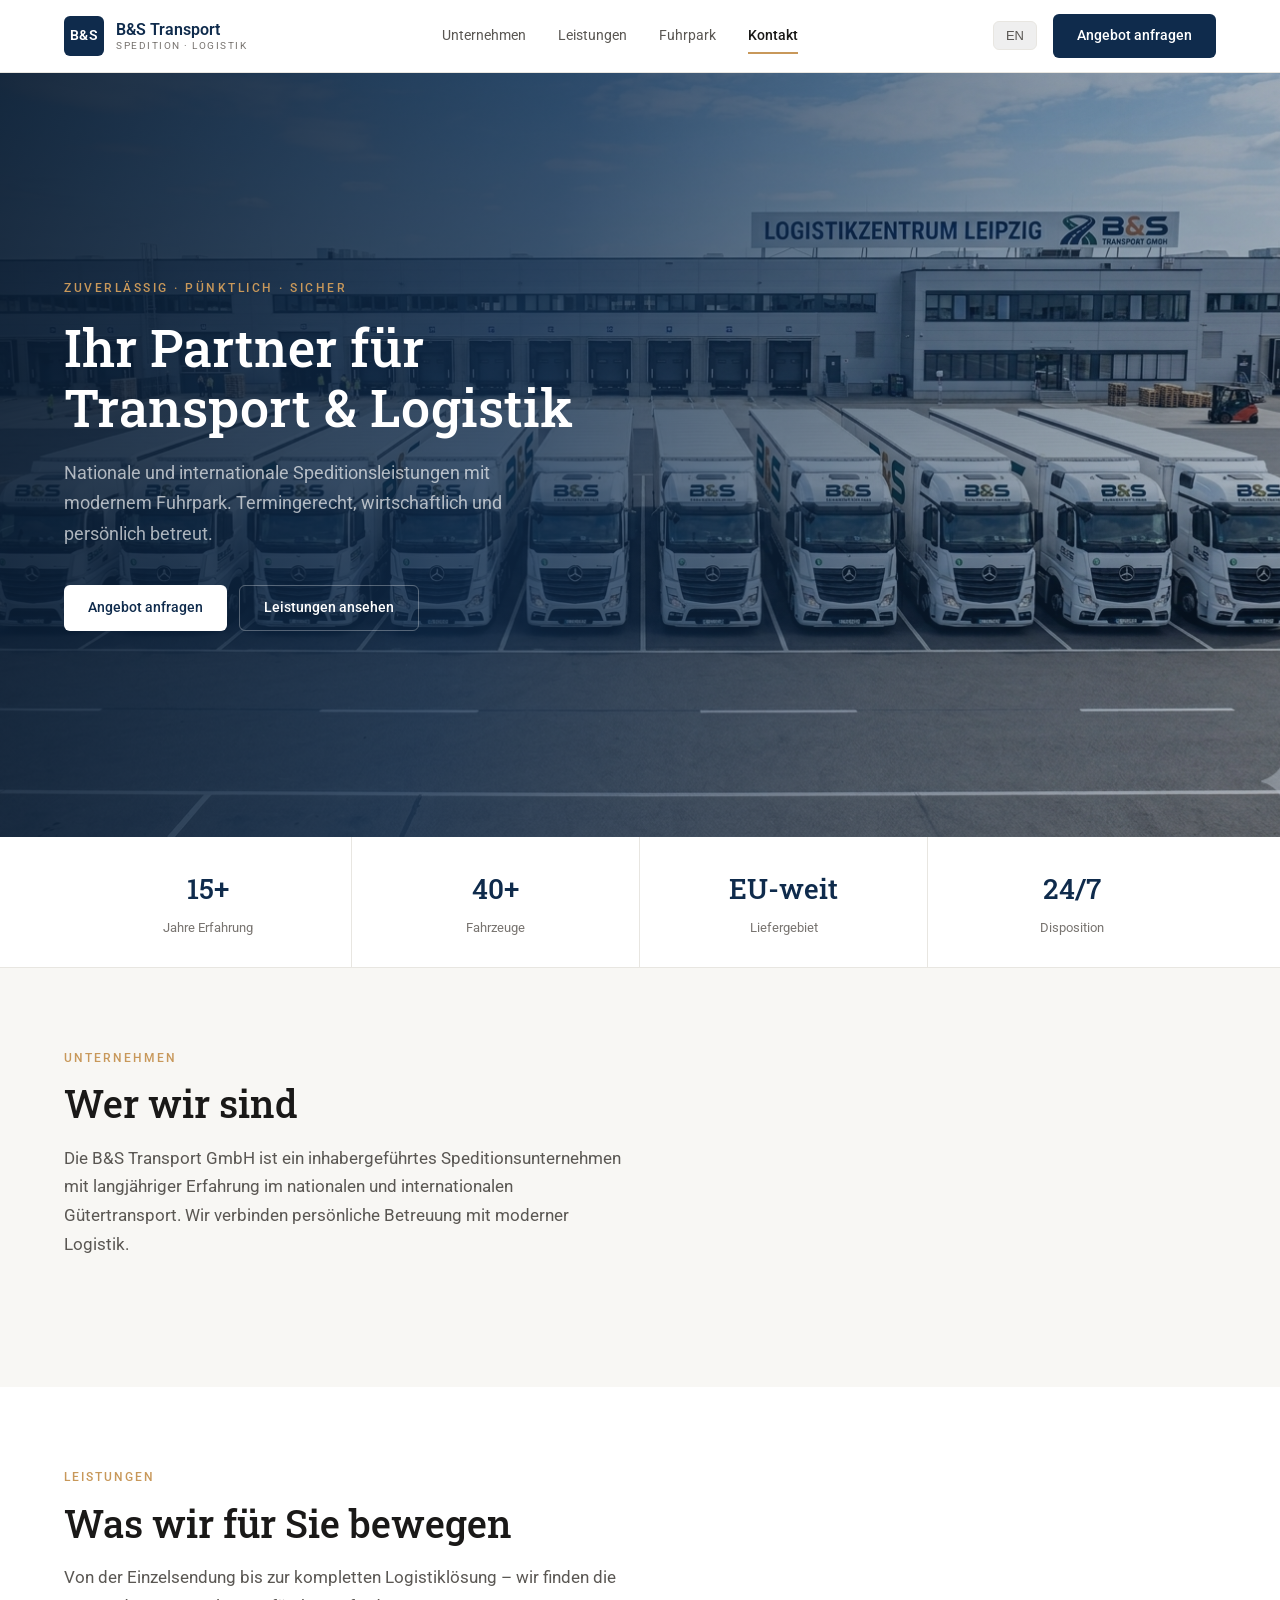
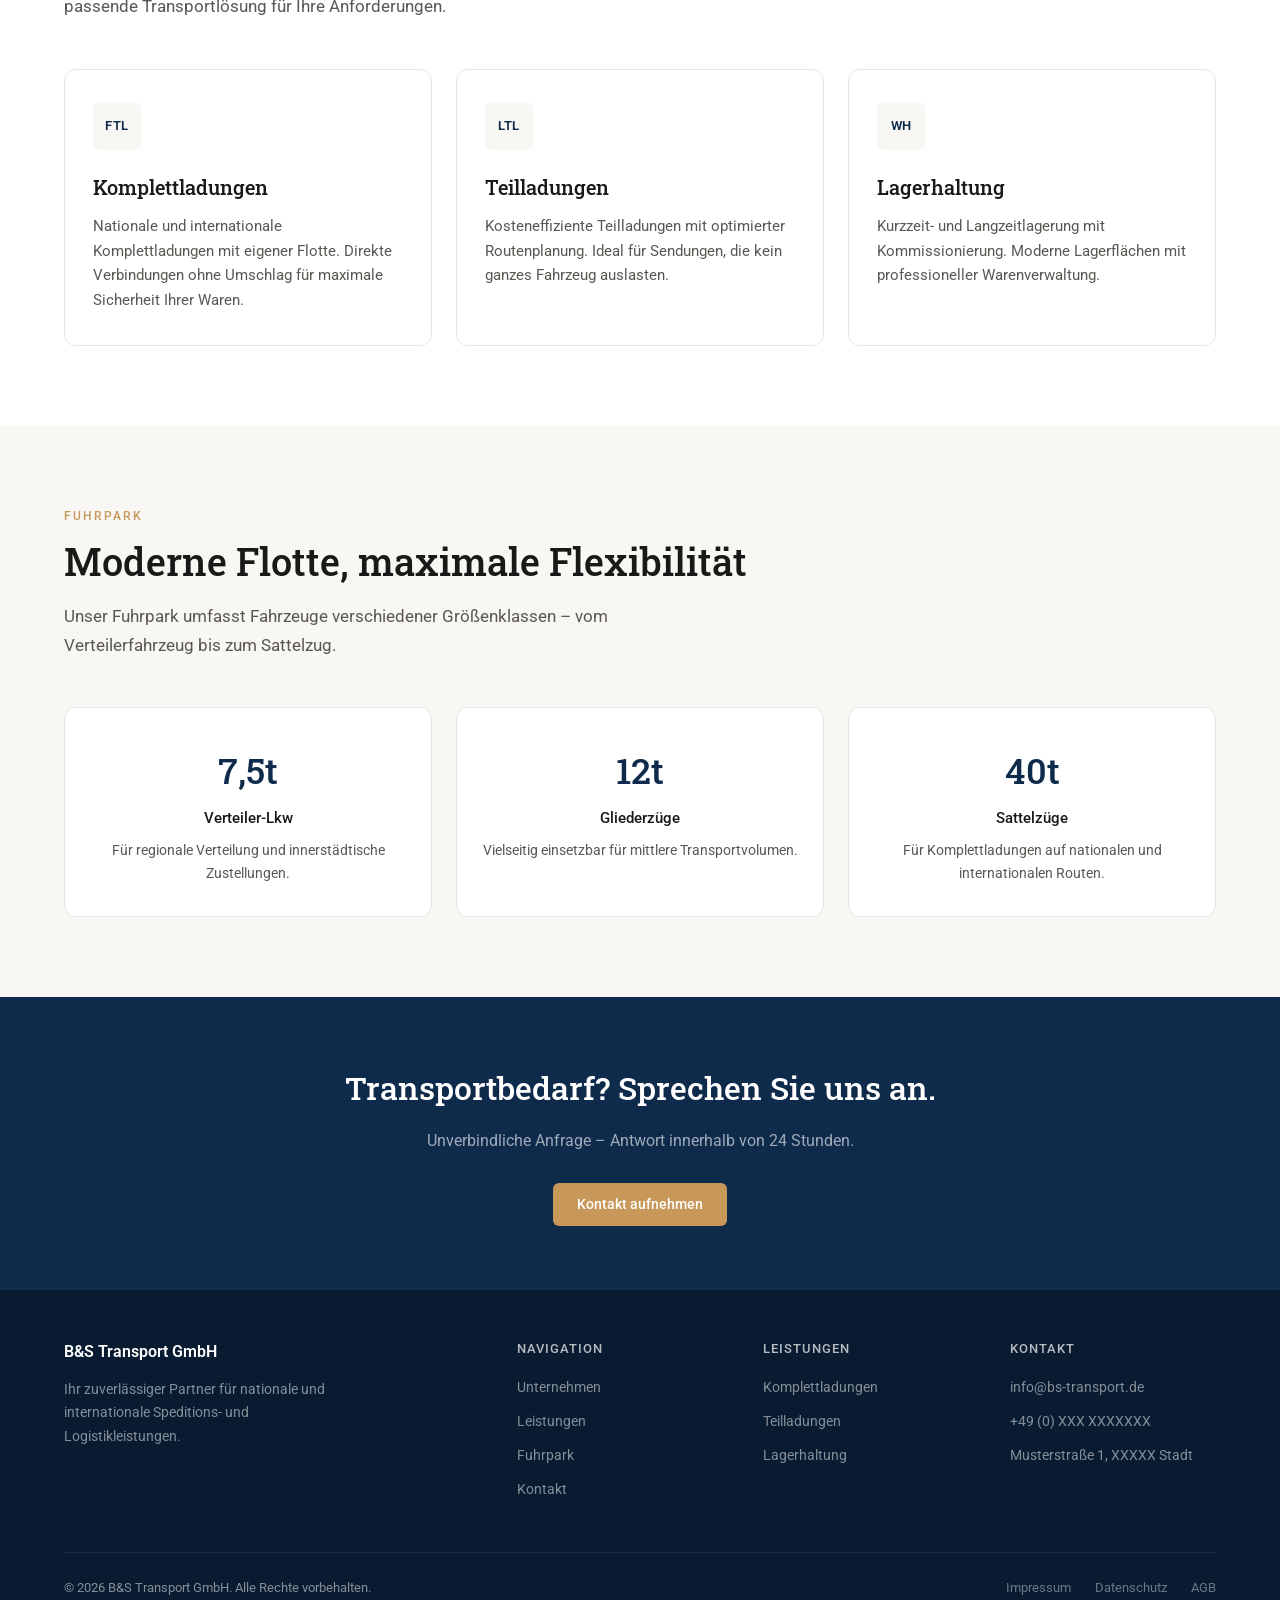
==== commit 974b8a82: "Add background image and overlay to hero section Updated hero section with background image and over" ====
--- a/index.html
+++ b/index.html
@@ -59,8 +59,10 @@
 
   <!-- ========== HERO ========== -->
   <section class="hero">
-    <div class="hero__bg"></div>
-    <div class="hero__decoration"></div>
+    <div class="hero__bg">
+      <img src="img/hero-fleet.png" alt="B&S Transport Fuhrpark vor dem Logistikzentrum Leipzig" class="hero__bg-image">
+    </div>
+    <div class="hero__overlay"></div>
     <div class="container">
       <div class="hero__content">
         <div class="hero__label">Zuverlässig · Pünktlich · Sicher</div>
@@ -215,4 +217,4 @@
 
   <script src="js/main.js"></script>
 </body>
-</html>+</html>
--- a/css/style.css
+++ b/css/style.css
@@ -3,7 +3,7 @@
    ============================================ */
 
 /* --- Fonts --- */
-@import url('https://fonts.googleapis.com/css2?family=DM+Sans:ital,opsz,wght@0,9..40,300;0,9..40,400;0,9..40,500;0,9..40,600;1,9..40,400&family=Playfair+Display:wght@500;600&display=swap');
+@import url('https://fonts.googleapis.com/css2?family=Roboto:wght@300;400;500;700&family=Roboto+Slab:wght@500;600&display=swap');
 
 /* --- Variables --- */
 :root {
@@ -30,8 +30,8 @@
   --color-danger: #c0392b;
   --color-success: #27ae60;
 
-  --font-heading: 'Playfair Display', Georgia, serif;
-  --font-body: 'DM Sans', -apple-system, BlinkMacSystemFont, sans-serif;
+  --font-heading: 'Roboto Slab', Georgia, serif;
+  --font-body: 'Roboto', -apple-system, BlinkMacSystemFont, sans-serif;
 
   --max-width: 1200px;
   --section-padding: 80px 0;
@@ -358,34 +358,26 @@
 .hero__bg {
   position: absolute;
   inset: 0;
-  background: 
-    linear-gradient(135deg, var(--color-primary) 0%, var(--color-primary-light) 50%, var(--color-primary) 100%);
-}
-
-.hero__bg::after {
-  content: '';
+}
+
+.hero__bg-image {
+  width: 100%;
+  height: 100%;
+  object-fit: cover;
+  object-position: center 60%;
+}
+
+.hero__overlay {
   position: absolute;
   inset: 0;
-  background: url("data:image/svg+xml,%3Csvg width='60' height='60' viewBox='0 0 60 60' xmlns='http://www.w3.org/2000/svg'%3E%3Cg fill='none' fill-rule='evenodd'%3E%3Cg fill='%23ffffff' fill-opacity='0.02'%3E%3Ccircle cx='30' cy='30' r='1'/%3E%3C/g%3E%3C/g%3E%3C/svg%3E");
-}
-
-.hero__decoration {
-  position: absolute;
-  right: -80px;
-  top: 50%;
-  transform: translateY(-50%);
-  width: 500px;
-  height: 500px;
-  border: 1px solid rgba(255,255,255,0.04);
-  border-radius: 50%;
-}
-
-.hero__decoration::before {
-  content: '';
-  position: absolute;
-  inset: 60px;
-  border: 1px solid rgba(255,255,255,0.03);
-  border-radius: 50%;
+  z-index: 1;
+  background: linear-gradient(
+    105deg,
+    rgba(9, 27, 48, 0.92) 0%,
+    rgba(15, 43, 76, 0.8) 40%,
+    rgba(15, 43, 76, 0.5) 70%,
+    rgba(15, 43, 76, 0.3) 100%
+  );
 }
 
 .hero__content {
@@ -692,32 +684,33 @@
 /* ============================================
    Mobile Menu Overlay
    ============================================ */
-.mobile-overlay {
+
+/* Hide mobile-only elements on desktop */
+.mobile-nav-extras {
   display: none;
 }
 
 @media (max-width: 960px) {
-  /* --- Header mobile --- */
-  .header__nav {
-    position: fixed;
-    top: 0;
-    left: 0;
-    right: 0;
-    bottom: 0;
-    z-index: 999;
-    background: var(--color-white);
-    flex-direction: column;
-    justify-content: center;
-    align-items: center;
-    gap: 0;
-    opacity: 0;
-    visibility: hidden;
-    transition: opacity 0.3s ease, visibility 0.3s ease;
-  }
-
-  .header__nav.open {
-    opacity: 1;
-    visibility: visible;
+  /* --- Header mobile nav overlay --- */
+  .header .header__nav {
+    display: flex !important;
+    position: fixed !important;
+    top: 0 !important;
+    left: 0 !important;
+    width: 100% !important;
+    height: 100vh !important;
+    z-index: 999 !important;
+    background-color: #ffffff !important;
+    flex-direction: column !important;
+    justify-content: center !important;
+    align-items: center !important;
+    gap: 0 !important;
+    transform: translateX(100%);
+    transition: transform 0.35s cubic-bezier(0.4, 0, 0.2, 1);
+  }
+
+  .header .header__nav.open {
+    transform: translateX(0) !important;
   }
 
   .header__nav-link {
@@ -731,7 +724,7 @@
     display: none;
   }
 
-  /* Mobile nav extras (lang + CTA inside menu) */
+  /* Show mobile nav extras inside menu */
   .header__nav .mobile-nav-extras {
     display: flex;
     flex-direction: column;
@@ -740,11 +733,14 @@
     margin-top: 32px;
     padding-top: 32px;
     border-top: 1px solid var(--color-gray-200);
+    width: 200px;
   }
 
   .header__nav .mobile-nav-extras .btn {
     font-size: 16px;
     padding: 14px 36px;
+    width: 100%;
+    justify-content: center;
   }
 
   .header__nav .mobile-nav-extras .lang-switch {
@@ -830,4 +826,4 @@
     gap: 12px;
     text-align: center;
   }
-}+}
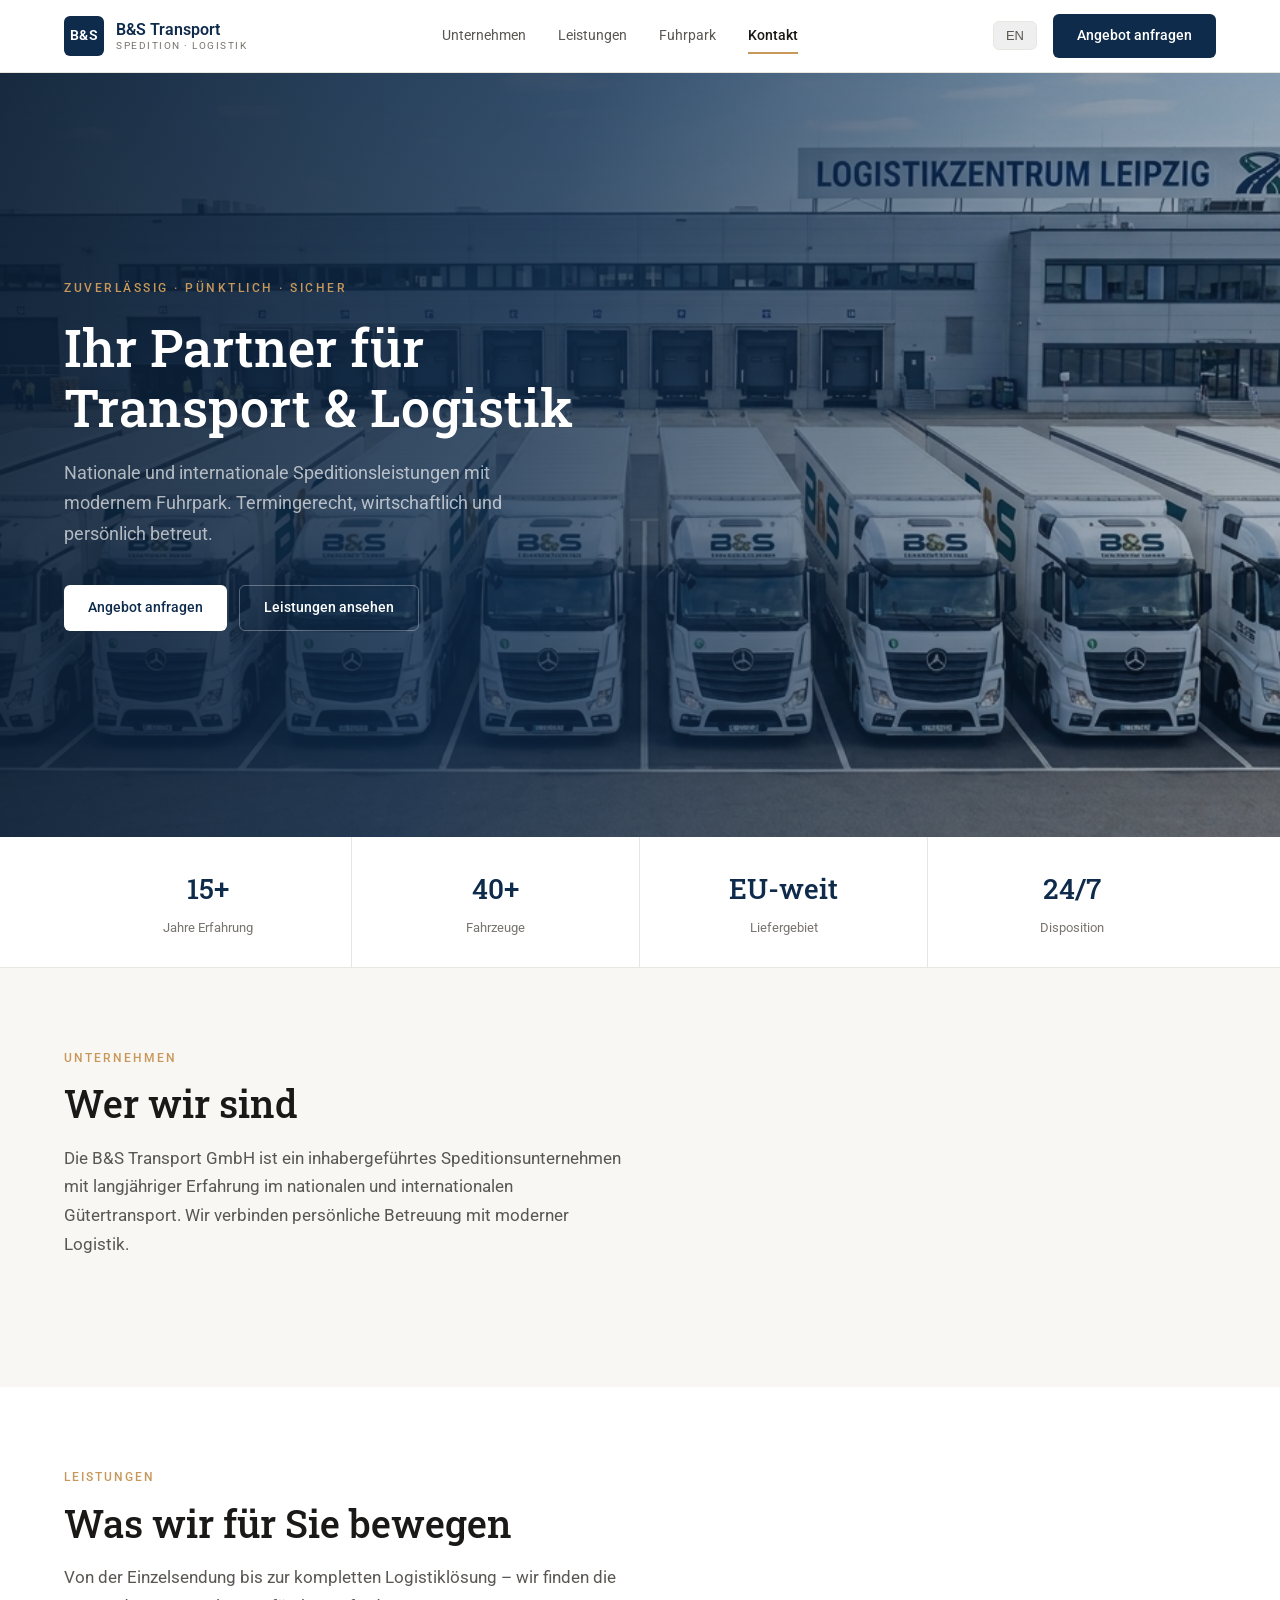
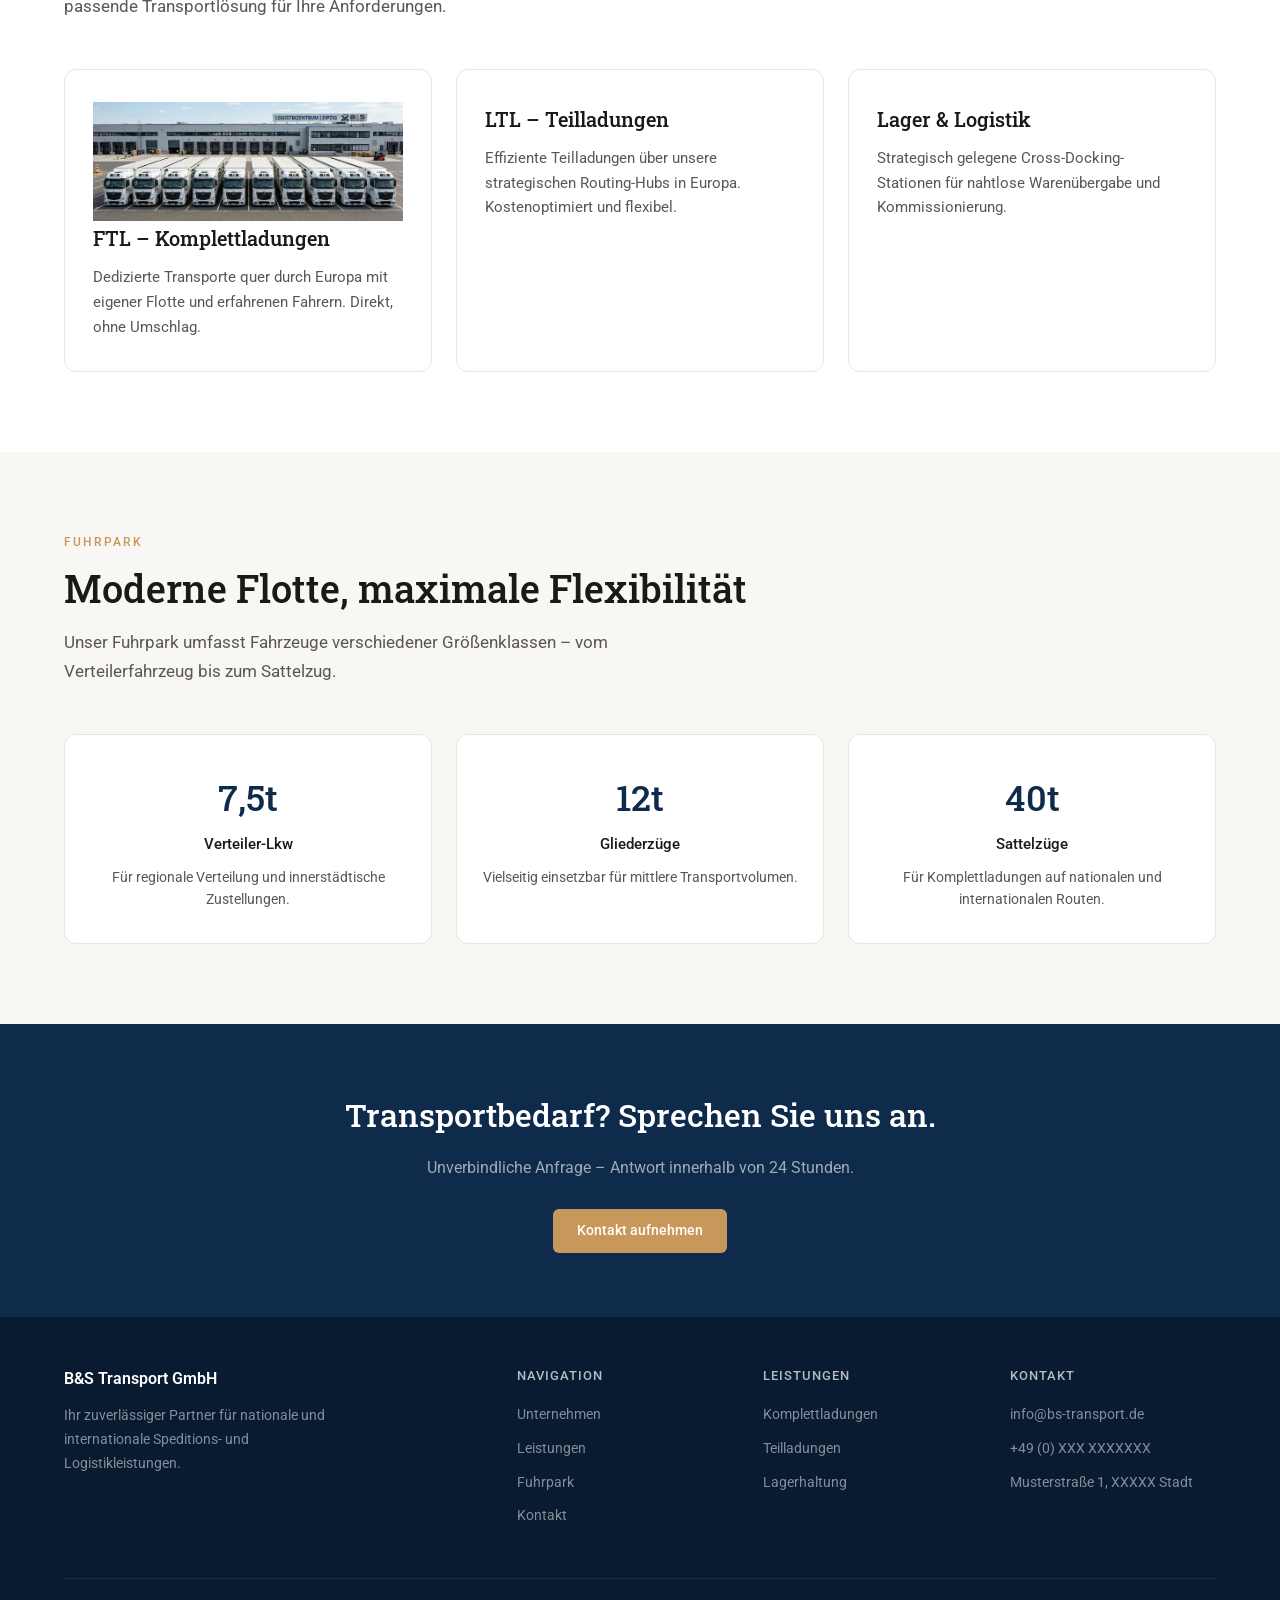
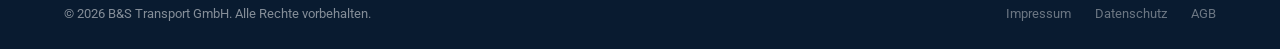
==== commit e17acd03: "Update index.html" ====
--- a/index.html
+++ b/index.html
@@ -120,20 +120,23 @@
         <p class="section-subtitle">Von der Einzelsendung bis zur kompletten Logistiklösung – wir finden die passende Transportlösung für Ihre Anforderungen.</p>
       </div>
       <div class="services__grid">
-        <div class="service-card">
-          <div class="service-card__icon">FTL</div>
-          <h3 class="service-card__title">Komplettladungen</h3>
-          <p class="service-card__text">Nationale und internationale Komplettladungen mit eigener Flotte. Direkte Verbindungen ohne Umschlag für maximale Sicherheit Ihrer Waren.</p>
-        </div>
-        <div class="service-card">
-          <div class="service-card__icon">LTL</div>
-          <h3 class="service-card__title">Teilladungen</h3>
-          <p class="service-card__text">Kosteneffiziente Teilladungen mit optimierter Routenplanung. Ideal für Sendungen, die kein ganzes Fahrzeug auslasten.</p>
-        </div>
-        <div class="service-card">
-          <div class="service-card__icon">WH</div>
-          <h3 class="service-card__title">Lagerhaltung</h3>
-          <p class="service-card__text">Kurzzeit- und Langzeitlagerung mit Kommissionierung. Moderne Lagerflächen mit professioneller Warenverwaltung.</p>
+        <div class="service-card service-card--ftl">
+          <div class="service-card__bg">
+            <img src="img/hero-fleet.png" alt="Komplettladung LKW Transport">
+          </div>
+          <div class="service-card__overlay"></div>
+          <div class="service-card__body">
+            <h3 class="service-card__title">FTL – Komplettladungen</h3>
+            <p class="service-card__text">Dedizierte Transporte quer durch Europa mit eigener Flotte und erfahrenen Fahrern. Direkt, ohne Umschlag.</p>
+          </div>
+        </div>
+        <div class="service-card service-card--ltl">
+          <h3 class="service-card__title">LTL – Teilladungen</h3>
+          <p class="service-card__text">Effiziente Teilladungen über unsere strategischen Routing-Hubs in Europa. Kostenoptimiert und flexibel.</p>
+        </div>
+        <div class="service-card service-card--wh">
+          <h3 class="service-card__title">Lager & Logistik</h3>
+          <p class="service-card__text">Strategisch gelegene Cross-Docking-Stationen für nahtlose Warenübergabe und Kommissionierung.</p>
         </div>
       </div>
     </div>
